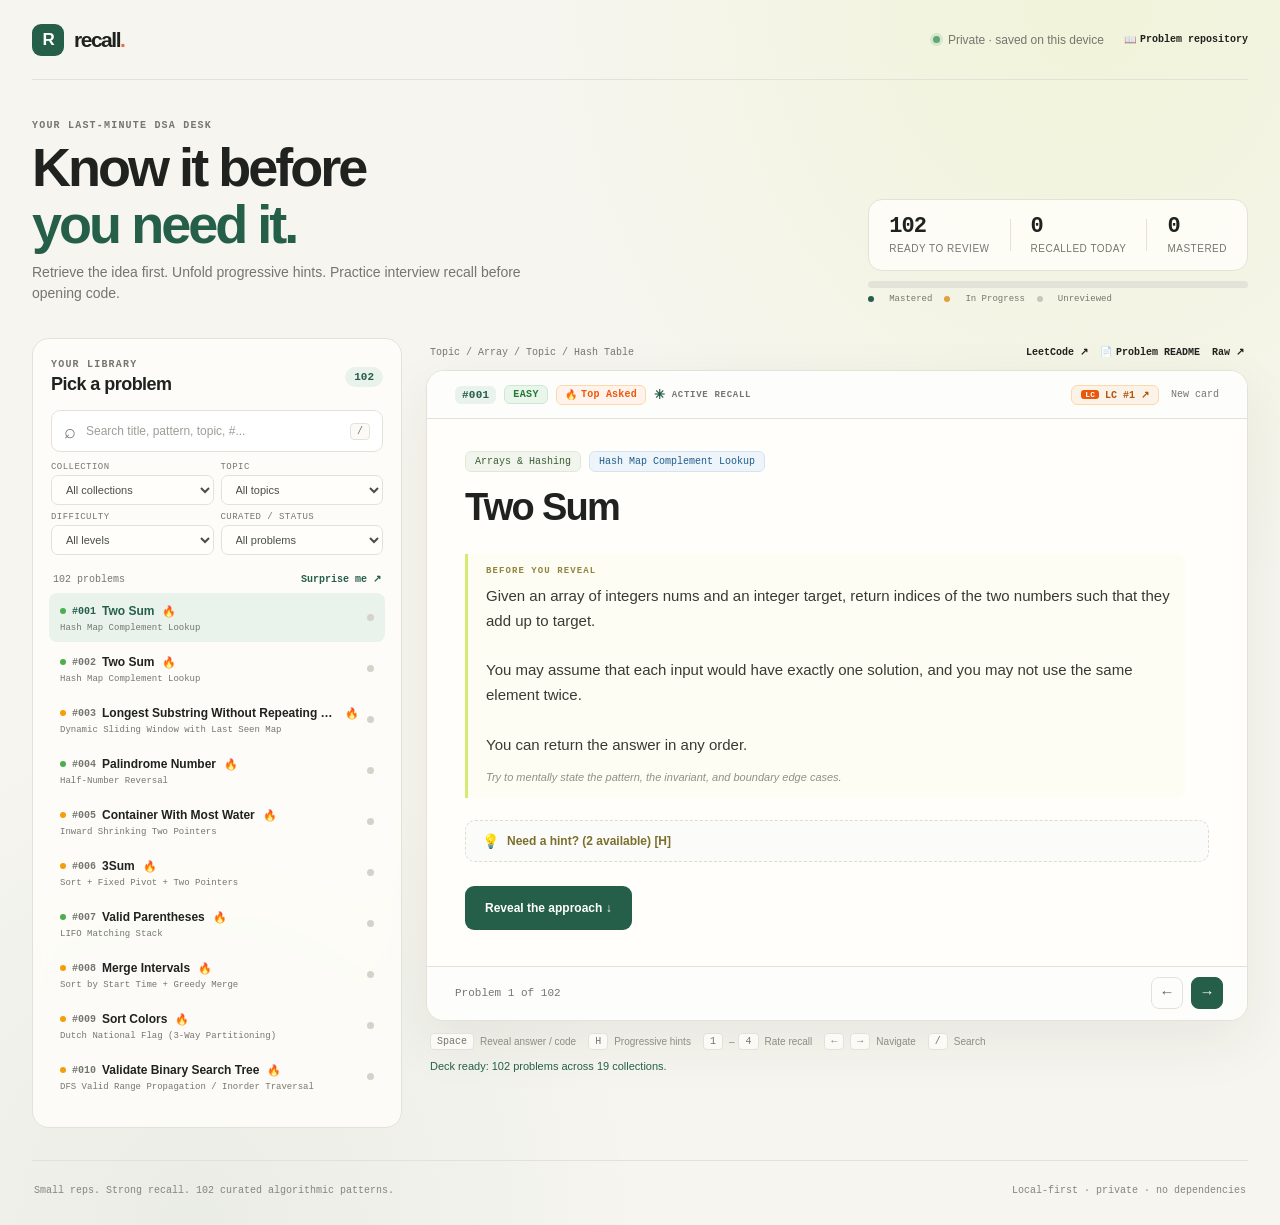
==== index.html @ a7f601ea "Add root redirect index.html and vercel.json for static hosting" ====
<!DOCTYPE html>
<html lang="en">
<head>
  <meta charset="UTF-8">
  <meta name="viewport" content="width=device-width, initial-scale=1.0">
  <meta http-equiv="refresh" content="0; url=./revision/">
  <title>DSA Revision Flashcards</title>
  <script>
    window.location.replace("./revision/");
  </script>
</head>
<body style="font-family: -apple-system, BlinkMacSystemFont, 'Segoe UI', Roboto, sans-serif; background: #0f172a; color: #f8fafc; display: flex; align-items: center; justify-content: center; min-height: 100vh; margin: 0;">
  <p>Redirecting to <a href="./revision/" style="color: #60a5fa; text-decoration: underline;">DSA Revision Flashcards</a>...</p>
</body>
</html>
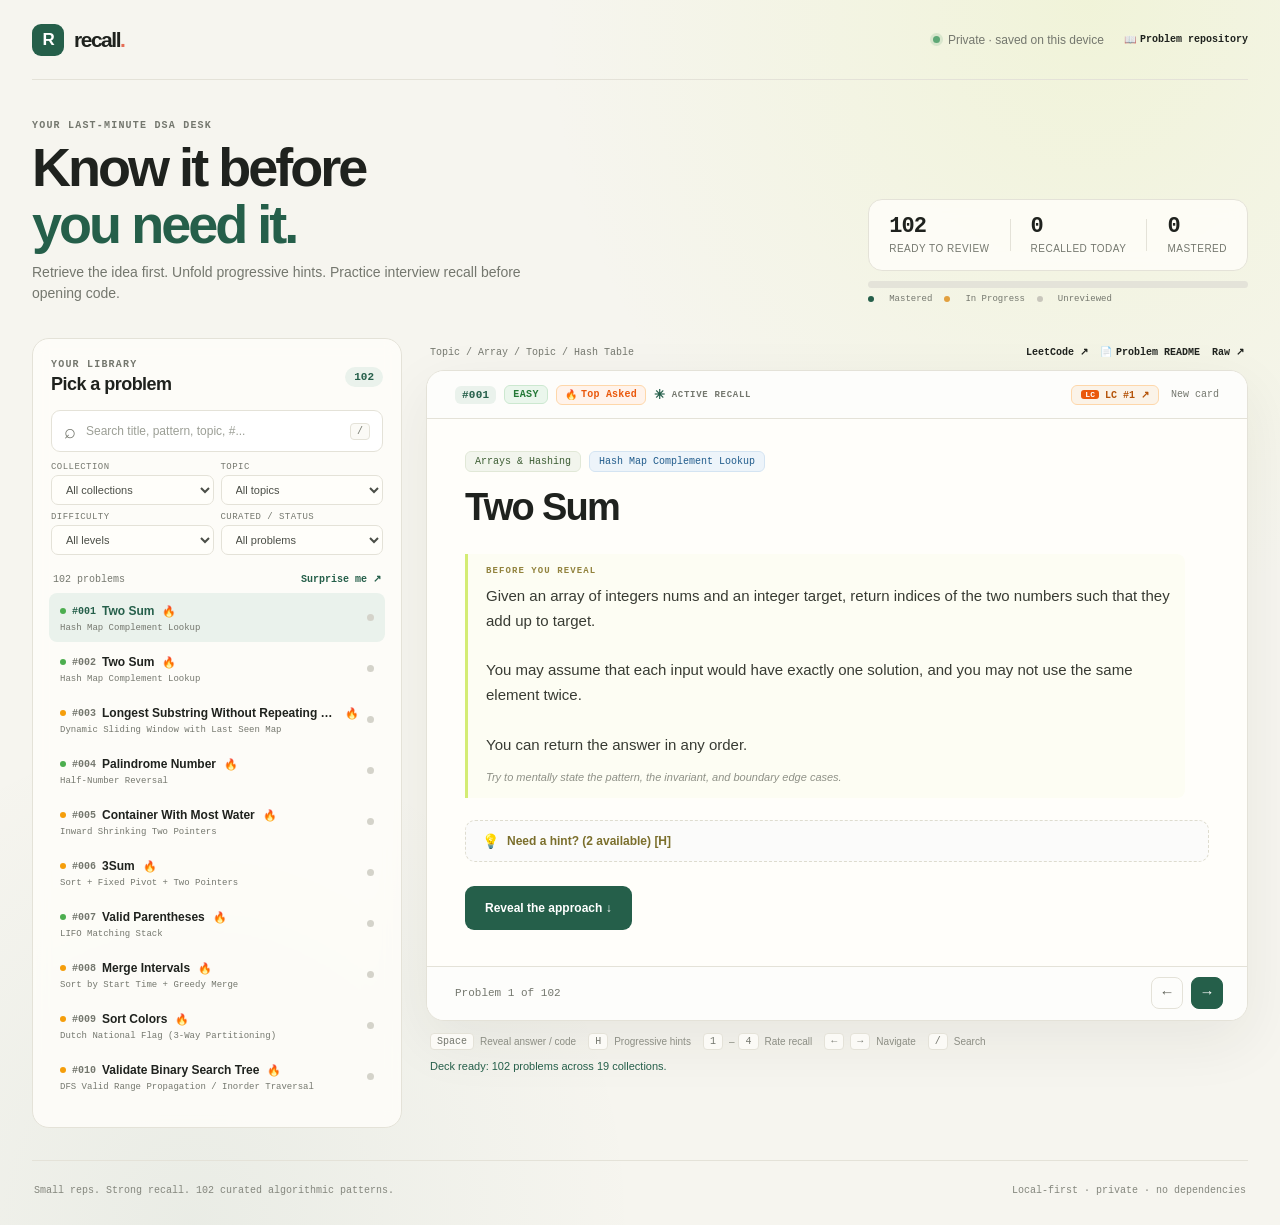
==== commit ebf37537: "Add responsive SVG favicon for browser tabs and title bars" ====
--- a/index.html
+++ b/index.html
@@ -5,6 +5,8 @@
   <meta name="viewport" content="width=device-width, initial-scale=1.0">
   <meta http-equiv="refresh" content="0; url=./revision/">
   <title>DSA Revision Flashcards</title>
+  <link rel="icon" type="image/svg+xml" href="./favicon.svg">
+  <link rel="alternate icon" href="data:image/svg+xml,%3Csvg xmlns='http://www.w3.org/2000/svg' viewBox='0 0 32 32'%3E%3Cdefs%3E%3ClinearGradient id='bg' x1='0%25' y1='0%25' x2='100%25' y2='100%25'%3E%3Cstop offset='0%25' stop-color='%230f172a'/%3E%3Cstop offset='100%25' stop-color='%231e1b4b'/%3E%3C/linearGradient%3E%3ClinearGradient id='glow' x1='0%25' y1='0%25' x2='100%25' y2='100%25'%3E%3Cstop offset='0%25' stop-color='%2338bdf8'/%3E%3Cstop offset='50%25' stop-color='%23818cf8'/%3E%3Cstop offset='100%25' stop-color='%23ec4899'/%3E%3C/linearGradient%3E%3C/defs%3E%3Crect width='32' height='32' rx='7' fill='url(%23bg)'/%3E%3Crect x='1' y='1' width='30' height='30' rx='6' fill='none' stroke='url(%23glow)' stroke-width='1.5'/%3E%3Cpath d='M11 10 L6 16 L11 22' fill='none' stroke='%2338bdf8' stroke-width='2.5' stroke-linecap='round' stroke-linejoin='round'/%3E%3Cpath d='M21 10 L26 16 L21 22' fill='none' stroke='%23ec4899' stroke-width='2.5' stroke-linecap='round' stroke-linejoin='round'/%3E%3Cline x1='17.5' y1='9' x2='14.5' y2='23' stroke='%23818cf8' stroke-width='2' stroke-linecap='round'/%3E%3C/svg%3E">
   <script>
     window.location.replace("./revision/");
   </script>
@@ -13,3 +15,4 @@
   <p>Redirecting to <a href="./revision/" style="color: #60a5fa; text-decoration: underline;">DSA Revision Flashcards</a>...</p>
 </body>
 </html>
+
